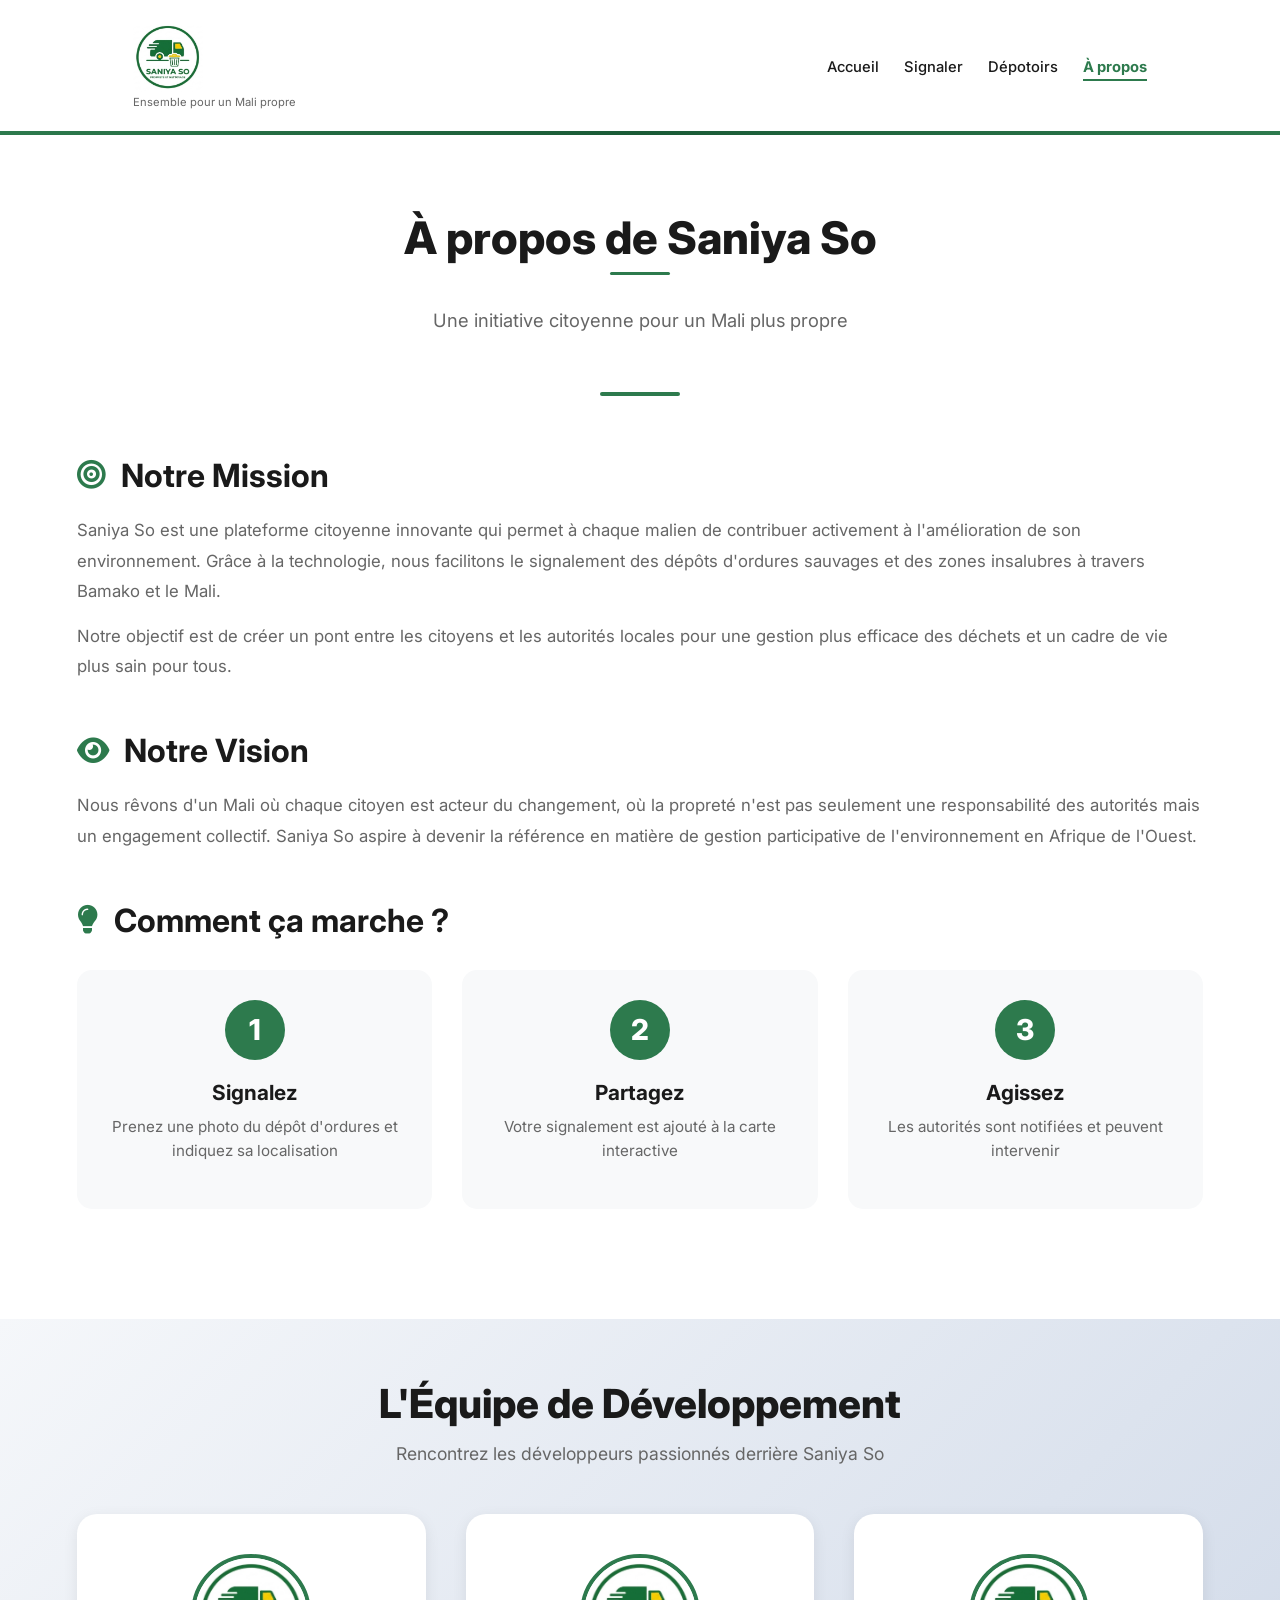
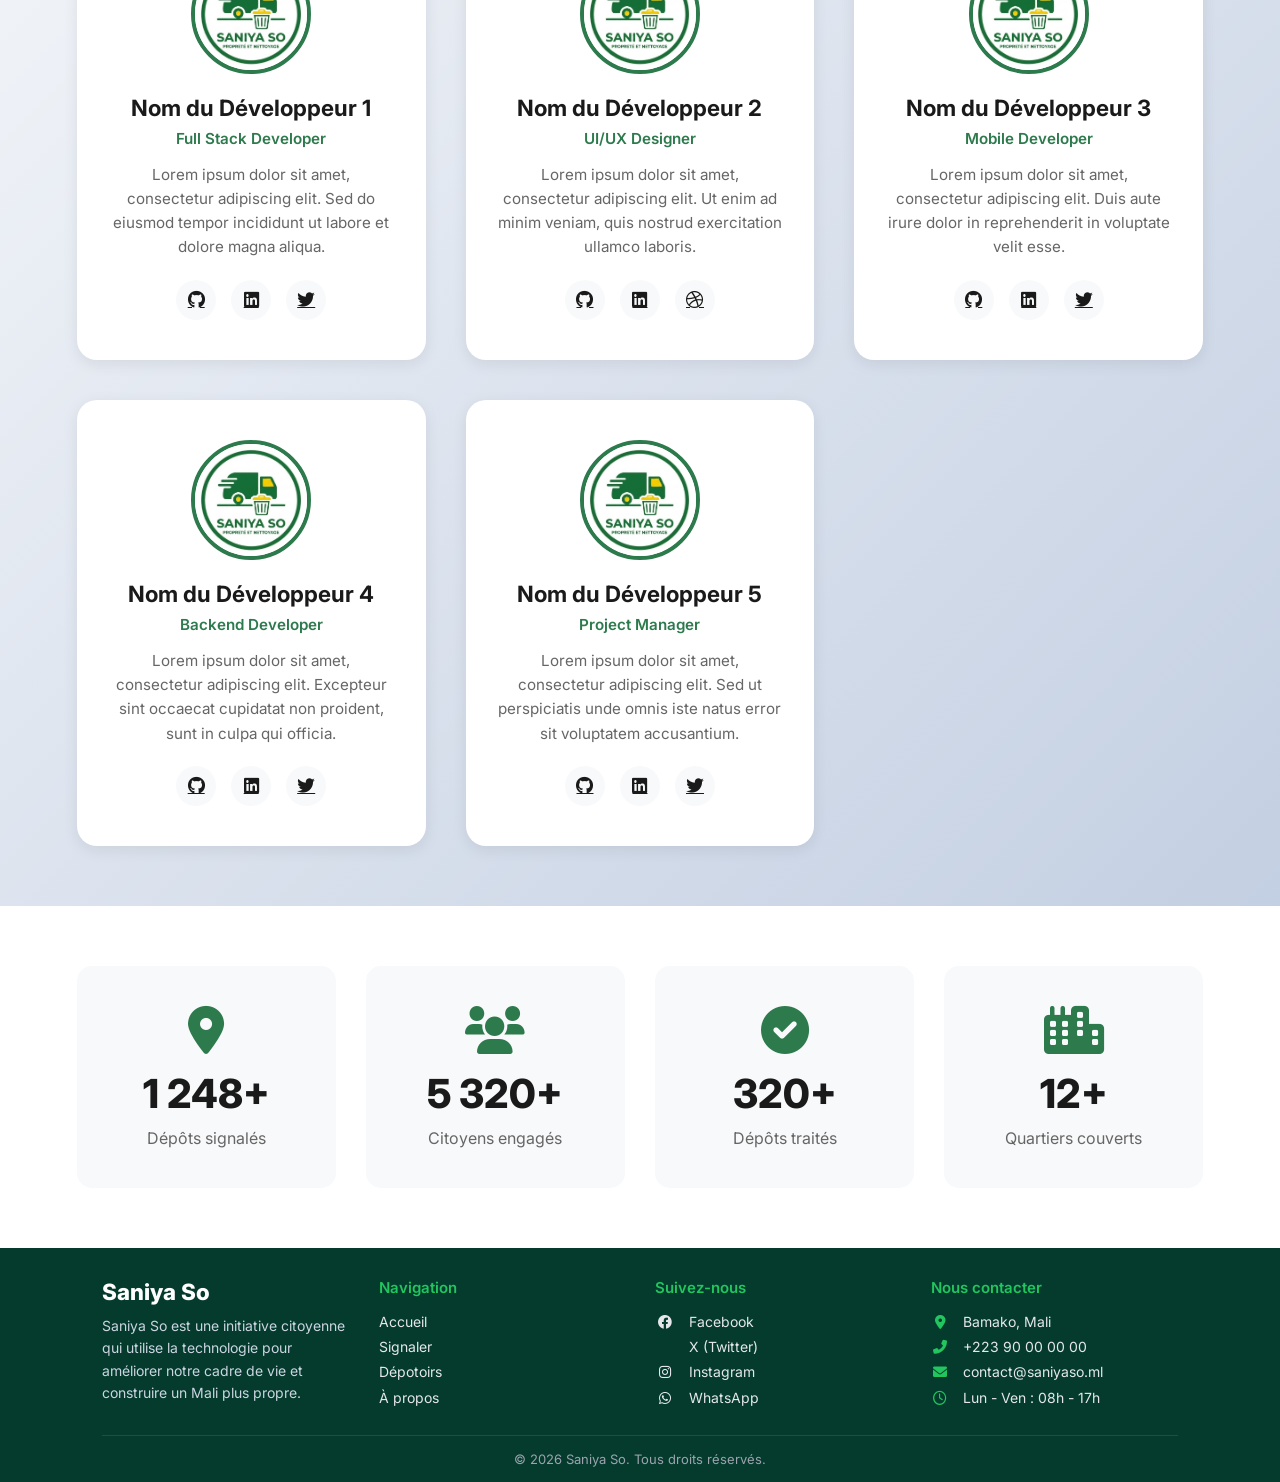
==== apropos.html @ 662f0945 "Initial commit: Saniya So - Plateforme citoyenne pour un Mali propre" ====
<!DOCTYPE html>
<html lang="fr">
<head>
    <meta charset="UTF-8">
    <meta name="viewport" content="width=device-width, initial-scale=1.0">
    <title>À propos - Saniya So</title>
    <link rel="stylesheet" href="Style.css">
    <link href="https://fonts.googleapis.com/css2?family=Inter:wght@400;600;700;800&display=swap" rel="stylesheet">
    <link rel="stylesheet" href="https://cdnjs.cloudflare.com/ajax/libs/font-awesome/6.0.0/css/all.min.css">
</head>
<body>

    <header class="header">
        <nav class="navbar">
            <div class="logo">
                <div class="logo-text">
                 <a href="index.html"><img src="images/logo.jpeg" alt="logo SaniyaSo"></a>
                    <p>Ensemble pour un Mali propre</p>
                </div>
            </div>
            <button class="menu-toggle" id="menuToggle">
                <span></span>
                <span></span>
                <span></span>
            </button>
            <ul class="nav-links" id="navLinks">
    <li><a href="index.html">Accueil</a></li>
    <li><a href="signaler.html">Signaler</a></li>
    <li><a href="depotoir.html">Dépotoirs</a></li>
    <li><a href="apropos.html" class="active">À propos</a></li>
</ul>
        </nav>
    </header>

    <!-- SECTION HERO -->
    <section class="about-hero">
        <div class="hero-overlay">
            <h1>À propos de Saniya So</h1>
            <p>Une initiative citoyenne pour un Mali plus propre</p>
        </div>
    </section>

    <!-- SECTION MISSION -->
    <section class="about-section">
        <div class="about-container">
            <div class="about-content">
                <h2><i class="fas fa-bullseye"></i> Notre Mission</h2>
                <p>
                    Saniya So est une plateforme citoyenne innovante qui permet à chaque malien de contribuer activement à l'amélioration de son environnement. 
                    Grâce à la technologie, nous facilitons le signalement des dépôts d'ordures sauvages et des zones insalubres à travers Bamako et le Mali.
                </p>
                <p>
                    Notre objectif est de créer un pont entre les citoyens et les autorités locales pour une gestion plus efficace des déchets 
                    et un cadre de vie plus sain pour tous.
                </p>
            </div>

            <div class="about-content">
                <h2><i class="fas fa-eye"></i> Notre Vision</h2>
                <p>
                    Nous rêvons d'un Mali où chaque citoyen est acteur du changement, où la propreté n'est pas seulement une responsabilité 
                    des autorités mais un engagement collectif. Saniya So aspire à devenir la référence en matière de gestion participative 
                    de l'environnement en Afrique de l'Ouest.
                </p>
            </div>

            <div class="about-content">
                <h2><i class="fas fa-lightbulb"></i> Comment ça marche ?</h2>
                <div class="steps">
                    <div class="step-card">
                        <div class="step-number">1</div>
                        <h3>Signalez</h3>
                        <p>Prenez une photo du dépôt d'ordures et indiquez sa localisation</p>
                    </div>
                    <div class="step-card">
                        <div class="step-number">2</div>
                        <h3>Partagez</h3>
                        <p>Votre signalement est ajouté à la carte interactive</p>
                    </div>
                    <div class="step-card">
                        <div class="step-number">3</div>
                        <h3>Agissez</h3>
                        <p>Les autorités sont notifiées et peuvent intervenir</p>
                    </div>
                </div>
            </div>
        </div>
    </section>

    <!-- SECTION ÉQUIPE -->
    <section class="team-section">
        <div class="team-container">
            <h2>L'Équipe de Développement</h2>
            <p class="team-intro">Rencontrez les développeurs passionnés derrière Saniya So</p>
            
            <div class="team-grid">
                <div class="team-card">
                    <div class="team-avatar">
                        <img src="images/logo.jpeg" alt="Développeur 1">
                    </div>
                    <h3>Nom du Développeur 1</h3>
                    <p class="role">Full Stack Developer</p>
                    <p class="bio">Lorem ipsum dolor sit amet, consectetur adipiscing elit. Sed do eiusmod tempor incididunt ut labore et dolore magna aliqua.</p>
                    <div class="social-links-team">
                        <a href="#"><i class="fab fa-github"></i></a>
                        <a href="#"><i class="fab fa-linkedin"></i></a>
                        <a href="#"><i class="fab fa-twitter"></i></a>
                    </div>
                </div>

                <div class="team-card">
                    <div class="team-avatar">
                        <img src="images/logo.jpeg" alt="Développeur 2">
                    </div>
                    <h3>Nom du Développeur 2</h3>
                    <p class="role">UI/UX Designer</p>
                    <p class="bio">Lorem ipsum dolor sit amet, consectetur adipiscing elit. Ut enim ad minim veniam, quis nostrud exercitation ullamco laboris.</p>
                    <div class="social-links-team">
                        <a href="#"><i class="fab fa-github"></i></a>
                        <a href="#"><i class="fab fa-linkedin"></i></a>
                        <a href="#"><i class="fab fa-dribbble"></i></a>
                    </div>
                </div>

                <div class="team-card">
                    <div class="team-avatar">
                        <img src="images/logo.jpeg" alt="Développeur 3">
                    </div>
                    <h3>Nom du Développeur 3</h3>
                    <p class="role">Mobile Developer</p>
                    <p class="bio">Lorem ipsum dolor sit amet, consectetur adipiscing elit. Duis aute irure dolor in reprehenderit in voluptate velit esse.</p>
                    <div class="social-links-team">
                        <a href="#"><i class="fab fa-github"></i></a>
                        <a href="#"><i class="fab fa-linkedin"></i></a>
                        <a href="#"><i class="fab fa-twitter"></i></a>
                    </div>
                </div>

                <div class="team-card">
                    <div class="team-avatar">
                        <img src="images/logo.jpeg" alt="Développeur 4">
                    </div>
                    <h3>Nom du Développeur 4</h3>
                    <p class="role">Backend Developer</p>
                    <p class="bio">Lorem ipsum dolor sit amet, consectetur adipiscing elit. Excepteur sint occaecat cupidatat non proident, sunt in culpa qui officia.</p>
                    <div class="social-links-team">
                        <a href="#"><i class="fab fa-github"></i></a>
                        <a href="#"><i class="fab fa-linkedin"></i></a>
                        <a href="#"><i class="fab fa-twitter"></i></a>
                    </div>
                </div>

                <div class="team-card">
                    <div class="team-avatar">
                        <img src="images/logo.jpeg" alt="Développeur 5">
                    </div>
                    <h3>Nom du Développeur 5</h3>
                    <p class="role">Project Manager</p>
                    <p class="bio">Lorem ipsum dolor sit amet, consectetur adipiscing elit. Sed ut perspiciatis unde omnis iste natus error sit voluptatem accusantium.</p>
                    <div class="social-links-team">
                        <a href="#"><i class="fab fa-github"></i></a>
                        <a href="#"><i class="fab fa-linkedin"></i></a>
                        <a href="#"><i class="fab fa-twitter"></i></a>
                    </div>
                </div>
            </div>
        </div>
    </section>

    <!-- SECTION STATS -->
    <section class="stats-section">
        <div class="stats-container">
            <div class="stat-box">
                <i class="fas fa-map-marker-alt"></i>
                <h3>1 248+</h3>
                <p>Dépôts signalés</p>
            </div>
            <div class="stat-box">
                <i class="fas fa-users"></i>
                <h3>5 320+</h3>
                <p>Citoyens engagés</p>
            </div>
            <div class="stat-box">
                <i class="fas fa-check-circle"></i>
                <h3>320+</h3>
                <p>Dépôts traités</p>
            </div>
            <div class="stat-box">
                <i class="fas fa-city"></i>
                <h3>12+</h3>
                <p>Quartiers couverts</p>
            </div>
        </div>
    </section>

    <footer class="main-footer">
        <div class="footer-inner">
            <div class="footer-section left">
                <div class="footer-brand">
                    <h2>Saniya So</h2>
                </div>
                <p class="description-footer">
                    Saniya So est une initiative citoyenne qui utilise la technologie pour améliorer notre cadre de vie et construire un Mali plus propre.
                </p>
            </div>

            <div class="footer-section center">
                <h3>Navigation</h3>
                <ul>
                    <li><a href="index.html">Accueil</a></li>
                    <li><a href="signaler.html">Signaler</a></li>
                    <li><a href="depotoir.html">Dépotoirs</a></li>
                    <li><a href="apropos.html">À propos</a></li>
                </ul>
            </div>
<div class="footer-section center">
    <h3>Suivez-nous</h3>
    <ul class="social-links">
        <li><a href="#"><i class="fab fa-facebook"></i> Facebook</a></li>
        <li><a href="#"><i class="fab fa-x-twitter"></i> X (Twitter)</a></li>
        <li><a href="#"><i class="fab fa-instagram"></i> Instagram</a></li>
        <li><a href="#"><i class="fab fa-whatsapp"></i> WhatsApp</a></li>
    </ul>
</div>
            <div class="footer-section right">
                <h3>Nous contacter</h3>
                <ul class="contact-info">
    <li><i class="fas fa-map-marker-alt"></i> Bamako, Mali</li>
    <li><i class="fas fa-phone-alt"></i> +223 90 00 00 00</li>
    <li><i class="fas fa-envelope"></i> contact@saniyaso.ml</li>
    <li><i class="far fa-clock"></i> Lun - Ven : 08h - 17h</li>
</ul>
            </div>
        </div>

        <div class="footer-bottom">
            <p>© 2026 Saniya So. Tous droits réservés.</p>
        </div>
    </footer>

    <script>
        const menuToggle = document.getElementById('menuToggle');
        const navLinks = document.getElementById('navLinks');
        
        menuToggle.addEventListener('click', () => {
            navLinks.classList.toggle('active');
            menuToggle.classList.toggle('active');
        });
    </script>

</body>
</html>
---- Style.css ----
nav{
    display: flex;
    justify-content: space-between;
    align-items: center;
    padding: 10px 5%;
    background-color: white;

}
nav img{
    width: 70px;
    height: 70px;
    object-fit: cover;
    border-radius:  10px;
    display: block;
}

nav ul{
    list-style: none;
    margin: 0;
    padding: 0;
    display: flex;
    gap: 30px;
}
nav ul a {
    color: green;
    text-decoration: none;
    font-weight: 600;
}
nav ul a:hover{
    color: #107f10;
    text-decoration: underline;
}
body{
    margin: 0;
    padding: 0;
    background-image: url( img-déchets.jpg);
    background-size: 100% 100%;
    background-position: center;
    background-attachment: fixed;
    background-repeat: no-repeat;
 }
h1{
    text-align: center;
    color:green;
    width: 100%;
    position: sticky;
    top: 0;
}
form {
    /* Suppression du fond blanc opaque */
    background-color: rgba(255, 255, 255, 0.2); 
    /* Ajout d'un effet de flou pour le look "glassmorphism" */
    backdrop-filter: blur(10px); 
    /* Ajout d'une bordure fine pour définir les contours */
    border: 1px solid rgba(255, 255, 255, 0.3);
    
    display: flex;
    flex-direction: column;
    border-radius: 50px;
    width: 50%;
    align-items: center;
    justify-content: center;
    margin-top: 20px;
    gap: 20px;
    padding: 40px; /* J'ai augmenté un peu le padding pour laisser respirer */
    margin-bottom: 50px;
}
label {
    color: white; /* Passage du texte en blanc pour contraster avec le fond */
    text-shadow: 1px 1px 2px rgba(0,0,0,0.5); /* Ombre portée pour la lisibilité */
}
/* Optionnel : Ajustez aussi les champs de saisie pour qu'ils s'harmonisent */
input, #zone-desc {
    background-color: rgba(255, 255, 255, 0.7); /* Légèrement transparent aussi */
    border: none;
    border-radius: 10px;
}
#zone-desc{
    margin-bottom: 15px;
    height: 100px;
    width: 50%;
    padding: 10px;
}
.formdepo{
display:flex ;
align-items: center;
justify-content: center;
flex-direction: column;
}

#zone-desc{
    height: 100px;
    padding: AUTO;
   
}

.boite-photo{
    background: #fff;
    padding: 40px 20px;
    border-radius: 20px;
    width: 200px;
    text-align: center;
    max-width: 360px;
    box-shadow: 0 4px 10px rgba(0,0,0,0.5);
    margin-bottom: 50px;
}
#icon-placeholder svg{
    width: 48px;
    height: 48px;
    display: block;
}
#icon-placeholder svg path{
    fill: #1d9041;
}
.boite-photo h2{
    font-size: 1.2rem;
    color: #333;
    font-weight: bold;
    margin-bottom: 8px;
}
.boite-photo p{
    font-size: 0.85rem;
    color: #777;
    line-height: 1.4;
}
.green-btn{
    background-color: #1d9041;
    color: white;
    padding: 12px 25px;
    border-radius: 12px;
    display: inline-flex;
    align-items: center;
    gap: 10px;
    cursor: pointer;
    font-weight: 600;
    border: 0.9rem;
    transition: background 0.3s ease;
}
.green-btn:hover{
    background-color: #167032;
}
.green-btn span{
    font-size: 1.1rem;
}
button{
    background-color: green;
    color: white;
}
.conteneur-blanc {
    display: flex;
    flex-direction: column;
    align-items: center; 
    justify-content: center;
    padding: 40px; 
    gap: 30px; 
}
.bloc-photo {
    margin-top: 30px;    
    margin-bottom: 30px;
}
  :root {
    --green: #2D7A4D;
    --dark: #1A1A1A;
    --gray: #666;
}

* { 
    margin: 0; 
    padding: 0; 
    box-sizing: border-box; 
}

body {
    font-family: 'Inter', sans-serif;
    min-height: 100vh;
    display: flex;
    flex-direction: column;
    overflow-y: auto;
    overflow-x: hidden;
    background: #fff;
    color: var(--dark);
}
.header { 
    padding: 12px 6%; 
    background: #fff;
    position: relative;
    z-index: 10;
} 
.navbar { 
    display: flex; 
    justify-content: space-between; 
    align-items: center; 
}
.logo { 
    display: flex; 
    align-items: center; 
}
.logo-text h1 { 
    color: var(--green); 
    font-size: 1.45rem; 
    font-weight: 800; 
    line-height: 1; 
    text-align: left;
}
.logo-text p { 
    font-size: 0.7rem; 
    color: var(--gray); 
    margin-top: 3px;
    text-align: left;
}
.nav-links { 
    display: flex; 
    list-style: none; 
    gap: 25px; 
}
.nav-links a { 
    text-decoration: none; 
    color: var(--dark); 
    font-weight: 500; 
    font-size: 0.92rem; 
}
.nav-links a.active { 
    color: var(--green); 
    border-bottom: 2px solid var(--green); 
    padding-bottom: 3px; 
    font-weight: 700; 
}

/* Menu hamburger */
.menu-toggle {
    display: none;
    flex-direction: column;
    gap: 5px;
    background: none;
    border: none;
    cursor: pointer;
    padding: 5px;
    z-index: 1000;
}

.menu-toggle span {
    width: 28px;
    height: 3px;
    background: var(--green);
    border-radius: 3px;
    transition: all 0.3s ease;
}

.menu-toggle.active span:nth-child(1) {
    transform: rotate(45deg) translate(8px, 8px);
}

.menu-toggle.active span:nth-child(2) {
    opacity: 0;
}

.menu-toggle.active span:nth-child(3) {
    transform: rotate(-45deg) translate(7px, -7px);
}

/* HERO SIGNALER (même style que depotoir) */
.signaler-hero {
    background: #fff;
    padding: 80px 6% 60px;
    text-align: center;
    position: relative;
    overflow: hidden;
}

.signaler-hero::before {
    content: '';
    position: absolute;
    top: 0;
    left: 0;
    right: 0;
    height: 4px;
    background: linear-gradient(90deg, #2D7A4D 0%, #1a5a36 50%, #2D7A4D 100%);
}

.signaler-hero::after {
    content: '';
    position: absolute;
    bottom: 0;
    left: 50%;
    transform: translateX(-50%);
    width: 80px;
    height: 4px;
    background: #2D7A4D;
    border-radius: 2px;
}

.signaler-hero .hero-overlay h1 {
    font-size: 2.8rem;
    font-weight: 800;
    margin-bottom: 15px;
    color: #1A1A1A;
    position: relative;
    display: inline-block;
}

.signaler-hero .hero-overlay h1::after {
    content: '';
    position: absolute;
    bottom: -10px;
    left: 50%;
    transform: translateX(-50%);
    width: 60px;
    height: 3px;
    background: #2D7A4D;
    border-radius: 2px;
}

.signaler-hero .hero-overlay p {
    font-size: 1.15rem;
    color: #666;
    max-width: 650px;
    margin: 25px auto 0;
    line-height: 1.7;
    font-weight: 400;
}

.hero {
    position: relative;
    display: flex;
    align-items: center;
    background-image: url('images/fond.jpg'); 
    background-size: 58% 100%; 
    background-position: right top;
    background-repeat: no-repeat;
    padding: 20px 0;
    min-height: 62vh;
}
.hero::before {
    content: '';
    position: absolute;
    inset: 0;
    background: linear-gradient(90deg, #fff 45%, rgba(255,255,255,0) 75%);
    z-index: 1;
}
.hero-container {
    width: 100%;
    max-width: 1250px;
    margin: 0 auto;
    padding: 0 6%; 
    display: flex;
    justify-content: space-between;
    align-items: center;
    z-index: 2;
}
.hero-content { 
    flex: 1.1; 
    text-align: left; 
    max-width: 480px; 
} 
.title { 
    font-size: 3.2rem; 
    line-height: 1.1; 
    margin-bottom: 15px; 
    font-weight: 800; 
    text-align: left;
}
.title span { 
    color: var(--green); 
}
.description, .sub-description { 
    font-size: 1rem; 
    color: var(--gray); 
    margin-bottom: 12px; 
    line-height: 1.5;
    text-align: left;
}
.actions { 
    display: flex; 
    gap: 12px; 
    margin-bottom: 20px; 
}
.btn { 
    padding: 10px 22px; 
    border-radius: 50px; 
    text-decoration: none; 
    font-weight: 700; 
    display: inline-flex; 
    align-items: center; 
    gap: 8px; 
    font-size: 0.85rem;
    transition: all 0.3s ease;
}
.btn i {
    font-size: 1rem;
}
.btn-green { 
    background: var(--green); 
    color: #fff; 
}
.btn-green:hover {
    background: #236339;
    transform: translateY(-2px);
}
.btn-outline { 
    border: 1.5px solid #ddd; 
    color: var(--dark); 
    background: #fff;
}
.btn-outline:hover {
    border-color: var(--green);
    color: var(--green);
    transform: translateY(-2px);
}

.stats { 
    display: flex; 
    background: #fff; 
    padding: 10px 18px; 
    border-radius: 12px; 
    box-shadow: 0 5px 25px rgba(0,0,0,0.05); 
    width: fit-content; 
    gap: 15px;
}
.stat-card { 
    display: flex; 
    align-items: center; 
    gap: 6px; 
    text-align: left;
}
.stat-card .icon {
    font-size: 1.5rem;
    color: var(--green);
}
.stat-card strong { 
    font-size: 0.95rem; 
    display: block; 
}
.stat-card p { 
    font-size: 0.7rem; 
    color: var(--gray); 
}

.hero-visual { 
    flex: 0.9; 
    display: flex; 
    justify-content: flex-end; 
}
.phone { 
    max-height: 55vh; 
    width: auto; 
    filter: drop-shadow(0 15px 35px rgba(0,0,0,0.1)); 
}

.mission { 
    padding: 25px 0; 
    text-align: center; 
    background: #fff; 
}
.mission-tag { 
    color: var(--green); 
    font-weight: 700; 
    font-size: 0.75rem; 
    letter-spacing: 1px; 
}
.mission h2 { 
    font-size: 1.3rem; 
    margin: 5px 0 10px; 
    font-weight: 700;
}
.line { 
    width: 40px; 
    height: 3px; 
    background: var(--green); 
    margin: 0 auto; 
}


.main-footer {
    background: #043b2d;
    color: white;
    padding: 30px 8% 15px;
    margin-top: auto; 
}
.footer-inner {
    display: flex;
    justify-content: space-between;
    align-items: flex-start;
    flex-wrap: wrap;
    gap: 30px;
}
.footer-section {
    flex: 1;
    min-width: 200px;
}

.footer-section.left,
.footer-section.center,
.footer-section.right {
    text-align: left;
}

.footer-brand h2 {
    color: #fff;
    font-size: 1.4rem;
    font-weight: 800;
    margin-bottom: 10px;
}
.footer-section h3 {
    color: #22c55e;
    margin-bottom: 12px;
    font-size: 15px;
    font-weight: 600;
}
.footer-section p.description-footer {
    color: #cbd5e1;
    line-height: 1.6;
    font-size: 14px;
    max-width: 310px;
}
.footer-section p,
.footer-section li,
.footer-section a {
    color: #e5e7eb;
    text-decoration: none;
    list-style: none;
    line-height: 1.8;
    font-size: 14px;
}
.footer-section ul {
    padding: 0;
    list-style: none;
}
.footer-section a:hover {
    color: #22c55e;
}
.footer-bottom {
    text-align: center;
    margin-top: 25px;
    padding-top: 15px;
    border-top: 1px solid rgba(255,255,255,0.1);
    font-size: 13px;
    color: #9ca3af;
}

@media (max-width: 768px) { 
    .footer-inner { flex-direction: column; text-align: center; }
    .footer-section.left, .footer-section.center, .footer-section.right { text-align: center; }
}

.social-links li a i {
    margin-right: 10px; 
    width: 20px;       
    text-align: center;
}

.contact-info li i {
    margin-right: 10px; 
    width: 18px;        
    text-align: center;
    color: #22c55e;  
}
/* Le conteneur principal qui porte la transparence */
form {
    background-color: rgba(255, 255, 255, 0.2); /* Transparence uniforme */
    backdrop-filter: blur(10px);
    border: 1px solid rgba(255, 255, 255, 0.3);
    border-radius: 30px;
    padding: 40px;
    width: 60%;
    margin: 20px auto;
    display: flex;
    flex-direction: column;
    align-items: center;
    gap: 20px;
}

/* On rend le bloc photo transparent */
.boite-photo {
    background: transparent; /* Suppression du fond blanc */
    box-shadow: none;        /* Suppression de l'ombre opaque */
    margin-bottom: 20px;
    padding: 0;
}

/* Les labels restent blancs */
.form-row label {
    color: white;
    font-weight: bold;
    min-width: 120px;
}

/* Les champs de saisie (translucides pour rester lisibles) */
.form-row input, .form-row textarea {
    background-color: rgba(255, 255, 255, 0.6);
    border: none;
    border-radius: 8px;
    padding: 10px;
    flex: 1;
}
.message-succes-style {
    display: none; 
    background-color: #1d9041; 
    color: white;
    padding: 20px;
    border-radius: 10px;
    text-align: center;
    font-size: 1.5rem;
    font-weight: bold;
    margin-top: 20px;
    border: 2px solid white;
}
/* Fond global transparent réduit */
.formulaire-compact {
    background-color: rgba(255, 255, 255, 0.2); 
    backdrop-filter: blur(10px);
    border-radius: 30px;
    padding: 30px;
    width: 45%; /* Réduit pour laisser voir le fond */
    margin: 20px auto;
    display: flex;
    flex-direction: column;
    align-items: center;
    gap: 20px;
}

/* Bloc photo avec fond blanc opaque et lisible */
.boite-photo {
    background: white; /* Fond blanc comme demandé */
    padding: 20px;
    border-radius: 20px;
    text-align: center;
    width: 90%;
    color: #333;
}

.boite-photo-opaque p {
    color: #555; /* Texte gris foncé pour être bien lisible */
    font-size: 0.9rem;
}
.form-row {
    display: flex;
    align-items: center;
    width: 100%;
    gap: 15px;
    color: white;
}
/* Assure que l'icône est centrée dans le bloc blanc */
#icon-placeholder {
    display: flex;
    justify-content: center;
    margin-bottom: 10px;
}

/* Bloc blanc pour le téléchargement */
.boite-photo-opaque {
    background: white;
    padding: 20px;
    border-radius: 20px;
    text-align: center;
    width: 90%;
    margin-bottom: 20px; /* Espace entre la photo et les champs */
}

/* Texte à l'intérieur du bloc blanc */
.boite-photo-opaque h2 {
    font-size: 1.2rem;
    margin: 5px 0;
    color: #333;
}

/* RESPONSIVE */
@media (max-width: 768px) {
    /* Navigation */
    .header {
        padding: 12px 4%;
    }
    
    .navbar {
        position: relative;
    }
    
    .menu-toggle {
        display: flex;
    }
    
    .nav-links {
        position: fixed;
        top: 0;
        right: -100%;
        height: 100vh;
        width: 70%;
        max-width: 300px;
        background: white;
        flex-direction: column;
        padding: 80px 30px 30px;
        gap: 20px;
        box-shadow: -5px 0 15px rgba(0,0,0,0.1);
        transition: right 0.4s ease;
        z-index: 999;
    }
    
    .nav-links.active {
        right: 0;
    }
    
    .nav-links li {
        width: 100%;
    }
    
    .nav-links a {
        display: block;
        padding: 12px 0;
        font-size: 1.1rem;
        border-bottom: 1px solid #f0f0f0;
    }
    
    .nav-links a.active {
        border-bottom: 2px solid var(--green);
    }
    
    .logo img {
        width: 55px;
        height: 55px;
    }
    
    .logo-text p {
        font-size: 0.65rem;
    }
    
    /* Hero section */
    .hero {
        background-image: none;
        background: linear-gradient(135deg, #f5f7fa 0%, #c3cfe2 100%);
        min-height: auto;
        padding: 40px 0;
    }
    
    .hero::before {
        display: none;
    }
    
    .hero-container {
        flex-direction: column;
        padding: 0 5%;
        gap: 30px;
    }
    
    .hero-content {
        max-width: 100%;
        text-align: center;
    }
    
    .title {
        font-size: 2.2rem;
        text-align: center;
        line-height: 1.2;
    }
    
    .description, .sub-description {
        text-align: center;
        font-size: 0.95rem;
    }
    
    .actions {
        flex-direction: column;
        width: 100%;
        gap: 15px;
    }
    
    .btn {
        width: 100%;
        justify-content: center;
        padding: 14px 22px;
        font-size: 0.95rem;
    }
    
    .stats {
        flex-direction: column;
        width: 100%;
        padding: 20px;
        gap: 20px;
    }
    
    .stat-card {
        justify-content: flex-start;
        padding: 10px 0;
        border-bottom: 1px solid #f0f0f0;
    }
    
    .stat-card:last-child {
        border-bottom: none;
    }
    
    .hero-visual {
        margin-top: 20px;
        justify-content: center;
    }
    
    .phone {
        max-height: 45vh;
    }
    
    /* Mission section */
    .mission {
        padding: 30px 5%;
    }
    
    .mission h2 {
        font-size: 1.1rem;
    }
    
    /* Formulaire signaler */
    form, .formulaire-compact {
        width: 95%;
        padding: 25px 20px;
        border-radius: 20px;
    }
    
    /* Hero signaler */
    .signaler-hero {
        padding: 60px 5% 50px;
    }
    
    .signaler-hero .hero-overlay h1 {
        font-size: 2rem;
    }
    
    .signaler-hero .hero-overlay h1::after {
        width: 50px;
        height: 2px;
        bottom: -8px;
    }
    
    .signaler-hero .hero-overlay p {
        font-size: 1rem;
        margin-top: 20px;
    }
    
    .haut-page {
        padding: 40px 0;
        min-height: auto !important;
    }
    
    .form-row {
        flex-direction: column;
        align-items: flex-start;
        gap: 8px;
    }
    
    .form-row label {
        min-width: auto;
        font-size: 0.9rem;
    }
    
    .form-row input, .form-row textarea {
        width: 100%;
        font-size: 0.95rem;
    }
    
    #zone-desc {
        width: 100%;
    }
    
    .boite-photo {
        width: 100%;
        padding: 25px 15px;
    }
    
    .green-btn {
        width: 100%;
        justify-content: center;
    }
    
    /* Footer */
    .main-footer {
        padding: 30px 5% 15px;
    }
}

@media (max-width: 1024px) and (min-width: 769px) {
    .hero {
        background-size: 65% 100%;
    }
    
    .title {
        font-size: 2.8rem;
    }
    
    .hero-container {
        padding: 0 4%;
    }
    
    .stats {
        gap: 12px;
    }
    
    /* Hero signaler tablette */
    .signaler-hero {
        padding: 70px 5% 55px;
    }
    
    .signaler-hero .hero-overlay h1 {
        font-size: 2.4rem;
    }
    
    .signaler-hero .hero-overlay p {
        font-size: 1.1rem;
    }
}

/* PAGE À PROPOS */

.about-hero {
    background: #fff;
    padding: 80px 6% 60px;
    text-align: center;
    position: relative;
    overflow: hidden;
}

.about-hero::before {
    content: '';
    position: absolute;
    top: 0;
    left: 0;
    right: 0;
    height: 4px;
    background: linear-gradient(90deg, #2D7A4D 0%, #1a5a36 50%, #2D7A4D 100%);
}

.about-hero::after {
    content: '';
    position: absolute;
    bottom: 0;
    left: 50%;
    transform: translateX(-50%);
    width: 80px;
    height: 4px;
    background: #2D7A4D;
    border-radius: 2px;
}

.about-hero .hero-overlay h1 {
    font-size: 2.8rem;
    font-weight: 800;
    margin-bottom: 15px;
    color: #1A1A1A;
    position: relative;
    display: inline-block;
}

.about-hero .hero-overlay h1::after {
    content: '';
    position: absolute;
    bottom: -10px;
    left: 50%;
    transform: translateX(-50%);
    width: 60px;
    height: 3px;
    background: #2D7A4D;
    border-radius: 2px;
}

.about-hero .hero-overlay p {
    font-size: 1.15rem;
    color: #666;
    max-width: 650px;
    margin: 25px auto 0;
    line-height: 1.7;
    font-weight: 400;
}

.about-section {
    padding: 60px 6%;
    background: #fff;
}

.about-container {
    max-width: 1200px;
    margin: 0 auto;
}

.about-content {
    margin-bottom: 50px;
}

.about-content h2 {
    font-size: 2rem;
    color: var(--dark);
    margin-bottom: 20px;
    display: flex;
    align-items: center;
    gap: 15px;
}

.about-content h2 i {
    color: var(--green);
    font-size: 1.8rem;
}

.about-content p {
    font-size: 1.05rem;
    line-height: 1.8;
    color: var(--gray);
    margin-bottom: 15px;
}

/* ÉTAPES */
.steps {
    display: grid;
    grid-template-columns: repeat(auto-fit, minmax(280px, 1fr));
    gap: 30px;
    margin-top: 30px;
}

.step-card {
    background: #f8f9fa;
    padding: 30px;
    border-radius: 15px;
    text-align: center;
    transition: transform 0.3s ease, box-shadow 0.3s ease;
}

.step-card:hover {
    transform: translateY(-5px);
    box-shadow: 0 8px 20px rgba(0,0,0,0.1);
}

.step-number {
    width: 60px;
    height: 60px;
    background: var(--green);
    color: white;
    border-radius: 50%;
    display: flex;
    align-items: center;
    justify-content: center;
    font-size: 1.8rem;
    font-weight: 800;
    margin: 0 auto 20px;
}

.step-card h3 {
    font-size: 1.3rem;
    color: var(--dark);
    margin-bottom: 10px;
}

.step-card p {
    font-size: 0.95rem;
    color: var(--gray);
    line-height: 1.6;
}

/* SECTION ÉQUIPE */
.team-section {
    padding: 60px 6%;
    background: linear-gradient(135deg, #f5f7fa 0%, #c3cfe2 100%);
}

.team-container {
    max-width: 1200px;
    margin: 0 auto;
    text-align: center;
}

.team-container h2 {
    font-size: 2.5rem;
    color: var(--dark);
    margin-bottom: 15px;
    font-weight: 800;
}

.team-intro {
    font-size: 1.1rem;
    color: var(--gray);
    margin-bottom: 50px;
}

.team-grid {
    display: grid;
    grid-template-columns: repeat(auto-fit, minmax(300px, 1fr));
    gap: 40px;
}

.team-card {
    background: white;
    padding: 40px 30px;
    border-radius: 20px;
    box-shadow: 0 4px 15px rgba(0,0,0,0.08);
    transition: transform 0.3s ease, box-shadow 0.3s ease;
}

.team-card:hover {
    transform: translateY(-8px);
    box-shadow: 0 8px 25px rgba(0,0,0,0.15);
}

.team-avatar {
    width: 120px;
    height: 120px;
    margin: 0 auto 20px;
    border-radius: 50%;
    overflow: hidden;
    border: 4px solid #2D7A4D;
    display: flex;
    align-items: center;
    justify-content: center;
}

.team-avatar img {
    width: 100%;
    height: 100%;
    object-fit: cover;
}

.team-avatar i {
    font-size: 5rem;
    color: white;
}

.team-card h3 {
    font-size: 1.4rem;
    color: var(--dark);
    margin-bottom: 8px;
    font-weight: 700;
}

.team-card .role {
    font-size: 0.95rem;
    color: var(--green);
    font-weight: 600;
    margin-bottom: 15px;
}

.team-card .bio {
    font-size: 0.95rem;
    color: var(--gray);
    line-height: 1.6;
    margin-bottom: 20px;
}

.social-links-team {
    display: flex;
    justify-content: center;
    gap: 15px;
}

.social-links-team a {
    width: 40px;
    height: 40px;
    background: #f8f9fa;
    border-radius: 50%;
    display: flex;
    align-items: center;
    justify-content: center;
    color: var(--dark);
    transition: all 0.3s ease;
}

.social-links-team a:hover {
    background: var(--green);
    color: white;
    transform: scale(1.1);
}

.social-links-team a i {
    font-size: 1.1rem;
}

/* SECTION STATS */
.stats-section {
    padding: 60px 6%;
    background: white;
}

.stats-container {
    max-width: 1200px;
    margin: 0 auto;
    display: grid;
    grid-template-columns: repeat(auto-fit, minmax(250px, 1fr));
    gap: 30px;
}

.stat-box {
    text-align: center;
    padding: 40px 20px;
    background: #f8f9fa;
    border-radius: 15px;
    transition: transform 0.3s ease, box-shadow 0.3s ease;
}

.stat-box:hover {
    transform: translateY(-5px);
    box-shadow: 0 8px 20px rgba(0,0,0,0.1);
}

.stat-box i {
    font-size: 3rem;
    color: var(--green);
    margin-bottom: 15px;
}

.stat-box h3 {
    font-size: 2.5rem;
    color: var(--dark);
    font-weight: 800;
    margin-bottom: 10px;
}

.stat-box p {
    font-size: 1rem;
    color: var(--gray);
}

/* RESPONSIVE À PROPOS */
@media (max-width: 768px) {
    .about-hero {
        padding: 60px 5% 50px;
    }
    
    .about-hero .hero-overlay h1 {
        font-size: 2rem;
    }
    
    .about-hero .hero-overlay h1::after {
        width: 50px;
        height: 2px;
        bottom: -8px;
    }
    
    .about-hero .hero-overlay p {
        font-size: 1rem;
        margin-top: 20px;
    }
    
    .about-section {
        padding: 40px 5%;
    }
    
    .about-content h2 {
        font-size: 1.5rem;
        flex-direction: column;
        gap: 10px;
    }
    
    .about-content p {
        font-size: 0.95rem;
    }
    
    .steps {
        grid-template-columns: 1fr;
        gap: 20px;
    }
    
    .team-section {
        padding: 40px 5%;
    }
    
    .team-container h2 {
        font-size: 1.8rem;
    }
    
    .team-grid {
        grid-template-columns: 1fr;
        gap: 30px;
    }
    
    .stats-container {
        grid-template-columns: 1fr;
        gap: 20px;
    }
}
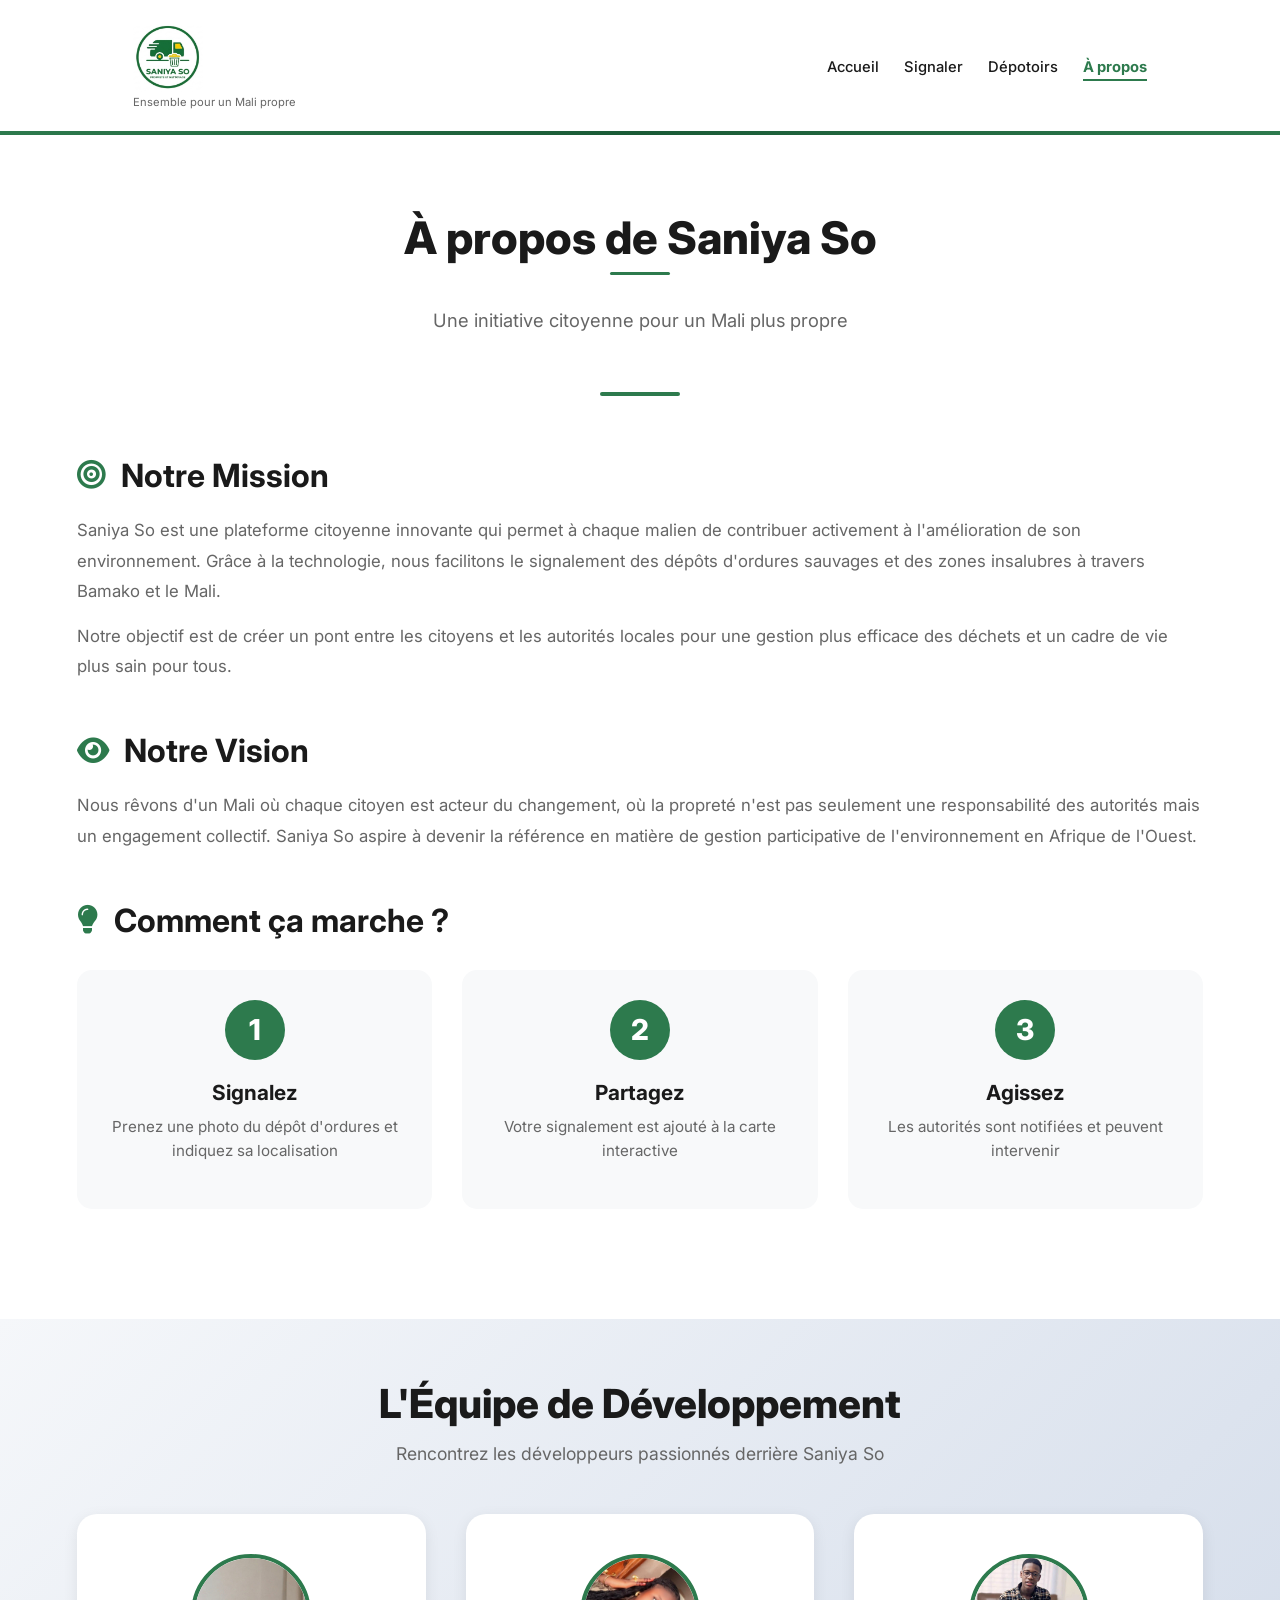
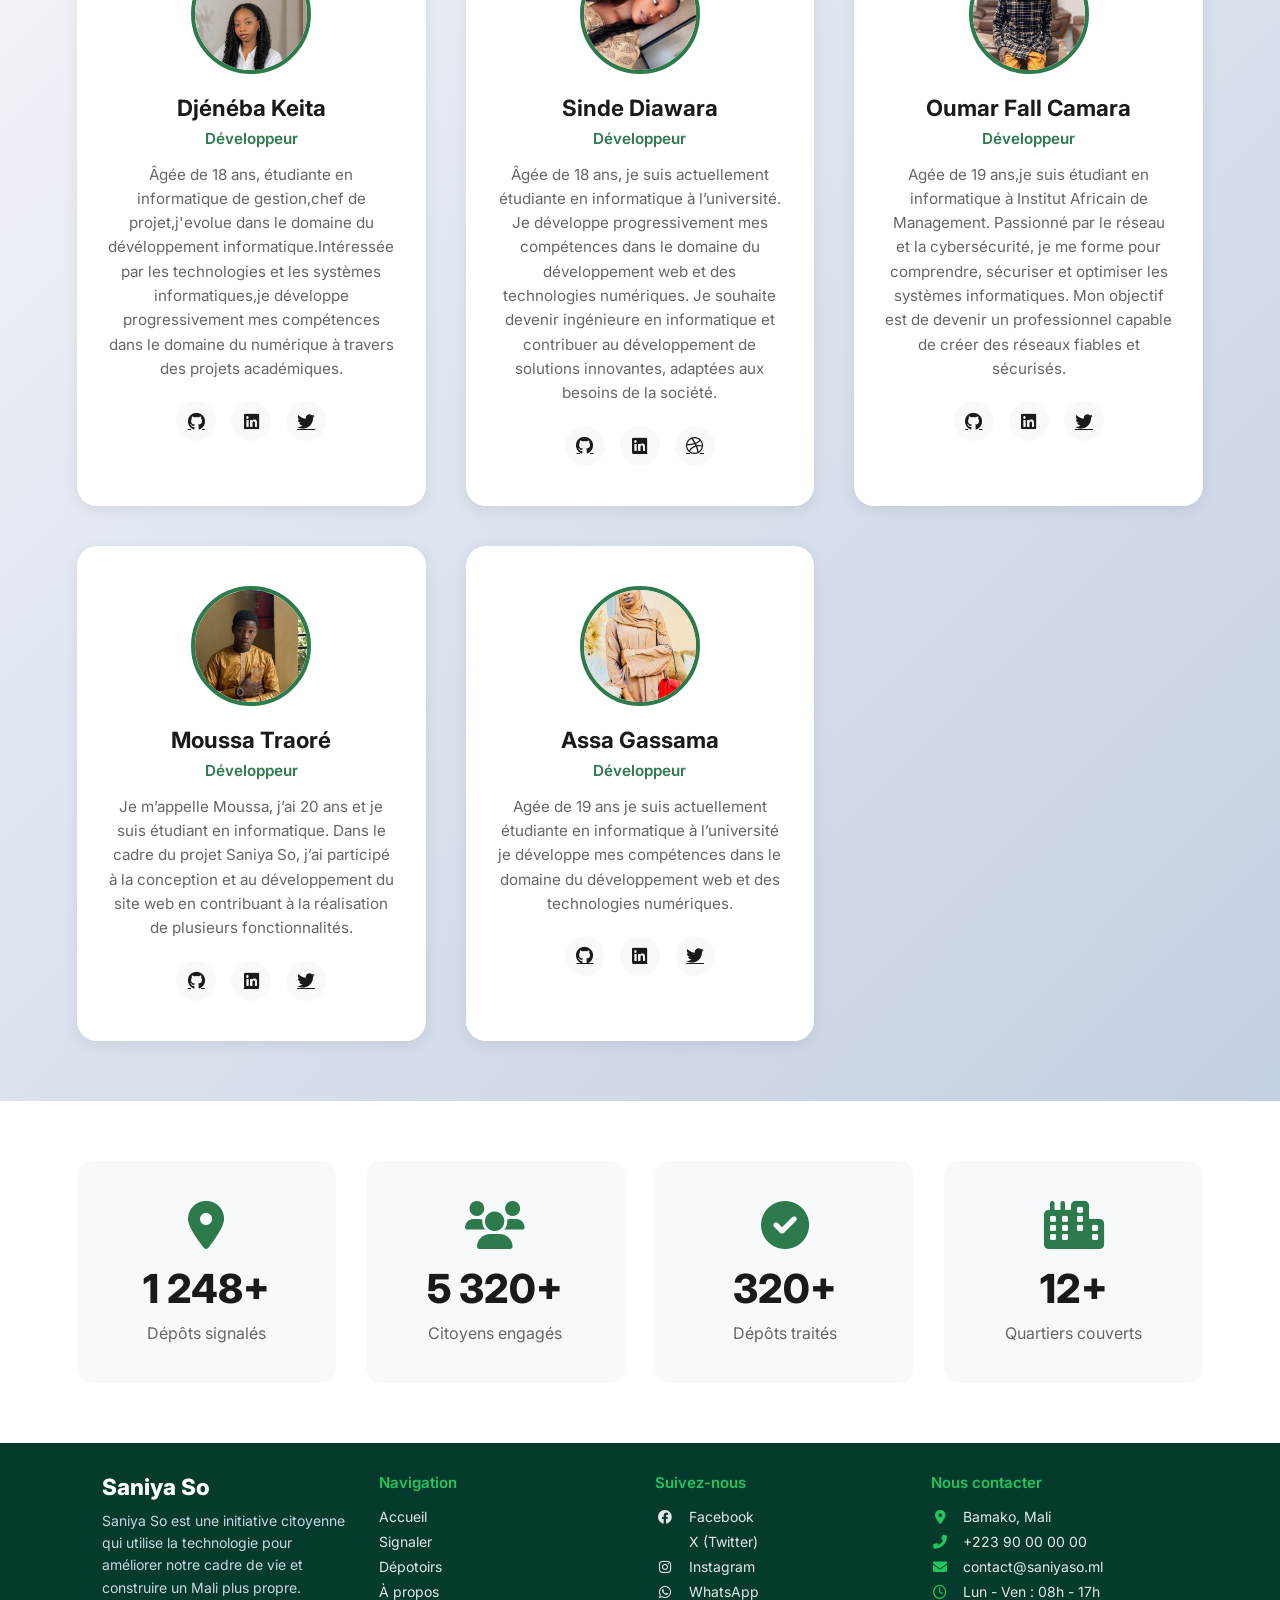
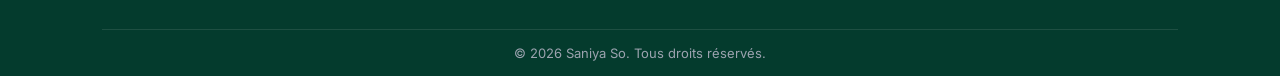
==== commit ab22ef05: "new" ====
--- a/apropos.html
+++ b/apropos.html
@@ -96,25 +96,26 @@
             <div class="team-grid">
                 <div class="team-card">
                     <div class="team-avatar">
-                        <img src="images/logo.jpeg" alt="Développeur 1">
-                    </div>
-                    <h3>Nom du Développeur 1</h3>
-                    <p class="role">Full Stack Developer</p>
-                    <p class="bio">Lorem ipsum dolor sit amet, consectetur adipiscing elit. Sed do eiusmod tempor incididunt ut labore et dolore magna aliqua.</p>
-                    <div class="social-links-team">
-                        <a href="#"><i class="fab fa-github"></i></a>
-                        <a href="#"><i class="fab fa-linkedin"></i></a>
-                        <a href="#"><i class="fab fa-twitter"></i></a>
-                    </div>
-                </div>
-
-                <div class="team-card">
-                    <div class="team-avatar">
-                        <img src="images/logo.jpeg" alt="Développeur 2">
-                    </div>
-                    <h3>Nom du Développeur 2</h3>
-                    <p class="role">UI/UX Designer</p>
-                    <p class="bio">Lorem ipsum dolor sit amet, consectetur adipiscing elit. Ut enim ad minim veniam, quis nostrud exercitation ullamco laboris.</p>
+                        <img src="images/Ina.jpg.jpeg" alt="Djénéba Keita">
+                    </div>
+                    <h3>Djénéba Keita</h3>
+                    <p class="role">Développeur</p>
+                    <p class="bio">Âgée de 18 ans, étudiante en informatique de gestion,chef de projet,j'evolue dans le domaine du dévéloppement informatique.Intéressée par les technologies et les systèmes informatiques,je développe progressivement mes compétences dans le domaine du numérique à travers des projets académiques.</p>
+                    <div class="social-links-team">
+                        <a href="#"><i class="fab fa-github"></i></a>
+                        <a href="#"><i class="fab fa-linkedin"></i></a>
+                        <a href="#"><i class="fab fa-twitter"></i></a>
+                    </div>
+                </div>
+
+                <div class="team-card">
+                    <div class="team-avatar">
+                        <img src="images/sinde.jpg.jpeg" alt="Sinde Diawara">
+                    </div>
+                    <h3>Sinde Diawara</h3>
+                    <p class="role">Développeur</p>
+                    <p class="bio">Âgée de 18 ans, je suis actuellement étudiante en informatique à l’université. Je développe progressivement mes compétences dans le domaine du développement web et des technologies numériques.
+Je souhaite devenir ingénieure en informatique et contribuer au développement de solutions innovantes, adaptées aux besoins de la société.</p>
                     <div class="social-links-team">
                         <a href="#"><i class="fab fa-github"></i></a>
                         <a href="#"><i class="fab fa-linkedin"></i></a>
@@ -124,39 +125,39 @@
 
                 <div class="team-card">
                     <div class="team-avatar">
-                        <img src="images/logo.jpeg" alt="Développeur 3">
-                    </div>
-                    <h3>Nom du Développeur 3</h3>
-                    <p class="role">Mobile Developer</p>
-                    <p class="bio">Lorem ipsum dolor sit amet, consectetur adipiscing elit. Duis aute irure dolor in reprehenderit in voluptate velit esse.</p>
-                    <div class="social-links-team">
-                        <a href="#"><i class="fab fa-github"></i></a>
-                        <a href="#"><i class="fab fa-linkedin"></i></a>
-                        <a href="#"><i class="fab fa-twitter"></i></a>
-                    </div>
-                </div>
-
-                <div class="team-card">
-                    <div class="team-avatar">
-                        <img src="images/logo.jpeg" alt="Développeur 4">
-                    </div>
-                    <h3>Nom du Développeur 4</h3>
-                    <p class="role">Backend Developer</p>
-                    <p class="bio">Lorem ipsum dolor sit amet, consectetur adipiscing elit. Excepteur sint occaecat cupidatat non proident, sunt in culpa qui officia.</p>
-                    <div class="social-links-team">
-                        <a href="#"><i class="fab fa-github"></i></a>
-                        <a href="#"><i class="fab fa-linkedin"></i></a>
-                        <a href="#"><i class="fab fa-twitter"></i></a>
-                    </div>
-                </div>
-
-                <div class="team-card">
-                    <div class="team-avatar">
-                        <img src="images/logo.jpeg" alt="Développeur 5">
-                    </div>
-                    <h3>Nom du Développeur 5</h3>
-                    <p class="role">Project Manager</p>
-                    <p class="bio">Lorem ipsum dolor sit amet, consectetur adipiscing elit. Sed ut perspiciatis unde omnis iste natus error sit voluptatem accusantium.</p>
+                        <img src="images/fall.jpg.jpeg" alt="Développeur 3">
+                    </div>
+                    <h3>Oumar Fall Camara</h3>
+                    <p class="role">Développeur</p>
+                    <p class="bio">Agée de 19 ans,je suis étudiant en informatique à Institut Africain de Management. Passionné par le réseau et la cybersécurité, je me forme pour comprendre, sécuriser et optimiser les systèmes informatiques. Mon objectif est de devenir un professionnel capable de créer des réseaux fiables et sécurisés.</p>
+                    <div class="social-links-team">
+                        <a href="#"><i class="fab fa-github"></i></a>
+                        <a href="#"><i class="fab fa-linkedin"></i></a>
+                        <a href="#"><i class="fab fa-twitter"></i></a>
+                    </div>
+                </div>
+
+                <div class="team-card">
+                    <div class="team-avatar">
+                        <img src="images/moussa.jpg.jpeg" alt="Développeur 4">
+                    </div>
+                    <h3>Moussa Traoré</h3>
+                    <p class="role">Développeur</p>
+                    <p class="bio">Je m’appelle Moussa, j’ai 20 ans et je suis étudiant en informatique. Dans le cadre du projet Saniya So, j’ai participé à la conception et au développement du site web en contribuant à la réalisation de plusieurs fonctionnalités.</p>
+                    <div class="social-links-team">
+                        <a href="#"><i class="fab fa-github"></i></a>
+                        <a href="#"><i class="fab fa-linkedin"></i></a>
+                        <a href="#"><i class="fab fa-twitter"></i></a>
+                    </div>
+                </div>
+
+                <div class="team-card">
+                    <div class="team-avatar">
+                        <img src="images/Assa.jpg.jpeg" alt="Développeur 5">
+                    </div>
+                    <h3>Assa Gassama</h3>
+                    <p class="role">Développeur</p>
+                    <p class="bio">Agée de 19 ans je suis actuellement étudiante en informatique à l’université je développe mes compétences dans le domaine du développement web et des technologies numériques.</p>
                     <div class="social-links-team">
                         <a href="#"><i class="fab fa-github"></i></a>
                         <a href="#"><i class="fab fa-linkedin"></i></a>
--- a/Style.css
+++ b/Style.css
@@ -47,11 +47,8 @@
     top: 0;
 }
 form {
-    /* Suppression du fond blanc opaque */
     background-color: rgba(255, 255, 255, 0.2); 
-    /* Ajout d'un effet de flou pour le look "glassmorphism" */
     backdrop-filter: blur(10px); 
-    /* Ajout d'une bordure fine pour définir les contours */
     border: 1px solid rgba(255, 255, 255, 0.3);
     
     display: flex;
@@ -62,16 +59,15 @@
     justify-content: center;
     margin-top: 20px;
     gap: 20px;
-    padding: 40px; /* J'ai augmenté un peu le padding pour laisser respirer */
+    padding: 40px; 
     margin-bottom: 50px;
 }
 label {
-    color: white; /* Passage du texte en blanc pour contraster avec le fond */
-    text-shadow: 1px 1px 2px rgba(0,0,0,0.5); /* Ombre portée pour la lisibilité */
-}
-/* Optionnel : Ajustez aussi les champs de saisie pour qu'ils s'harmonisent */
+    color: white; 
+    text-shadow: 1px 1px 2px rgba(0,0,0,0.5); 
+}
 input, #zone-desc {
-    background-color: rgba(255, 255, 255, 0.7); /* Légèrement transparent aussi */
+    background-color: rgba(255, 255, 255, 0.7); 
     border: none;
     border-radius: 10px;
 }
@@ -225,8 +221,6 @@
     padding-bottom: 3px; 
     font-weight: 700; 
 }
-
-/* Menu hamburger */
 .menu-toggle {
     display: none;
     flex-direction: column;
@@ -257,8 +251,6 @@
 .menu-toggle.active span:nth-child(3) {
     transform: rotate(-45deg) translate(7px, -7px);
 }
-
-/* HERO SIGNALER (même style que depotoir) */
 .signaler-hero {
     background: #fff;
     padding: 80px 6% 60px;
@@ -554,9 +546,8 @@
     text-align: center;
     color: #22c55e;  
 }
-/* Le conteneur principal qui porte la transparence */
 form {
-    background-color: rgba(255, 255, 255, 0.2); /* Transparence uniforme */
+    background-color: rgba(255, 255, 255, 0.2); 
     backdrop-filter: blur(10px);
     border: 1px solid rgba(255, 255, 255, 0.3);
     border-radius: 30px;
@@ -568,23 +559,17 @@
     align-items: center;
     gap: 20px;
 }
-
-/* On rend le bloc photo transparent */
 .boite-photo {
-    background: transparent; /* Suppression du fond blanc */
-    box-shadow: none;        /* Suppression de l'ombre opaque */
+    background: transparent; 
+    box-shadow: none;     
     margin-bottom: 20px;
     padding: 0;
 }
-
-/* Les labels restent blancs */
 .form-row label {
     color: white;
     font-weight: bold;
     min-width: 120px;
 }
-
-/* Les champs de saisie (translucides pour rester lisibles) */
 .form-row input, .form-row textarea {
     background-color: rgba(255, 255, 255, 0.6);
     border: none;
@@ -604,23 +589,20 @@
     margin-top: 20px;
     border: 2px solid white;
 }
-/* Fond global transparent réduit */
 .formulaire-compact {
     background-color: rgba(255, 255, 255, 0.2); 
     backdrop-filter: blur(10px);
     border-radius: 30px;
     padding: 30px;
-    width: 45%; /* Réduit pour laisser voir le fond */
+    width: 45%; 
     margin: 20px auto;
     display: flex;
     flex-direction: column;
     align-items: center;
     gap: 20px;
 }
-
-/* Bloc photo avec fond blanc opaque et lisible */
 .boite-photo {
-    background: white; /* Fond blanc comme demandé */
+    background: white; 
     padding: 20px;
     border-radius: 20px;
     text-align: center;
@@ -629,7 +611,7 @@
 }
 
 .boite-photo-opaque p {
-    color: #555; /* Texte gris foncé pour être bien lisible */
+    color: #555; 
     font-size: 0.9rem;
 }
 .form-row {
@@ -639,33 +621,25 @@
     gap: 15px;
     color: white;
 }
-/* Assure que l'icône est centrée dans le bloc blanc */
 #icon-placeholder {
     display: flex;
     justify-content: center;
     margin-bottom: 10px;
 }
-
-/* Bloc blanc pour le téléchargement */
 .boite-photo-opaque {
     background: white;
     padding: 20px;
     border-radius: 20px;
     text-align: center;
     width: 90%;
-    margin-bottom: 20px; /* Espace entre la photo et les champs */
-}
-
-/* Texte à l'intérieur du bloc blanc */
+    margin-bottom: 20px; 
+}
 .boite-photo-opaque h2 {
     font-size: 1.2rem;
     margin: 5px 0;
     color: #333;
 }
-
-/* RESPONSIVE */
 @media (max-width: 768px) {
-    /* Navigation */
     .header {
         padding: 12px 4%;
     }
@@ -721,8 +695,6 @@
     .logo-text p {
         font-size: 0.65rem;
     }
-    
-    /* Hero section */
     .hero {
         background-image: none;
         background: linear-gradient(135deg, #f5f7fa 0%, #c3cfe2 100%);
@@ -794,8 +766,6 @@
     .phone {
         max-height: 45vh;
     }
-    
-    /* Mission section */
     .mission {
         padding: 30px 5%;
     }
@@ -803,15 +773,11 @@
     .mission h2 {
         font-size: 1.1rem;
     }
-    
-    /* Formulaire signaler */
     form, .formulaire-compact {
         width: 95%;
         padding: 25px 20px;
         border-radius: 20px;
     }
-    
-    /* Hero signaler */
     .signaler-hero {
         padding: 60px 5% 50px;
     }
@@ -888,8 +854,6 @@
     .stats {
         gap: 12px;
     }
-    
-    /* Hero signaler tablette */
     .signaler-hero {
         padding: 70px 5% 55px;
     }
@@ -902,9 +866,6 @@
         font-size: 1.1rem;
     }
 }
-
-/* PAGE À PROPOS */
-
 .about-hero {
     background: #fff;
     padding: 80px 6% 60px;
@@ -999,8 +960,6 @@
     color: var(--gray);
     margin-bottom: 15px;
 }
-
-/* ÉTAPES */
 .steps {
     display: grid;
     grid-template-columns: repeat(auto-fit, minmax(280px, 1fr));
@@ -1046,8 +1005,6 @@
     color: var(--gray);
     line-height: 1.6;
 }
-
-/* SECTION ÉQUIPE */
 .team-section {
     padding: 60px 6%;
     background: linear-gradient(135deg, #f5f7fa 0%, #c3cfe2 100%);
@@ -1162,8 +1119,6 @@
 .social-links-team a i {
     font-size: 1.1rem;
 }
-
-/* SECTION STATS */
 .stats-section {
     padding: 60px 6%;
     background: white;
@@ -1207,8 +1162,6 @@
     font-size: 1rem;
     color: var(--gray);
 }
-
-/* RESPONSIVE À PROPOS */
 @media (max-width: 768px) {
     .about-hero {
         padding: 60px 5% 50px;
